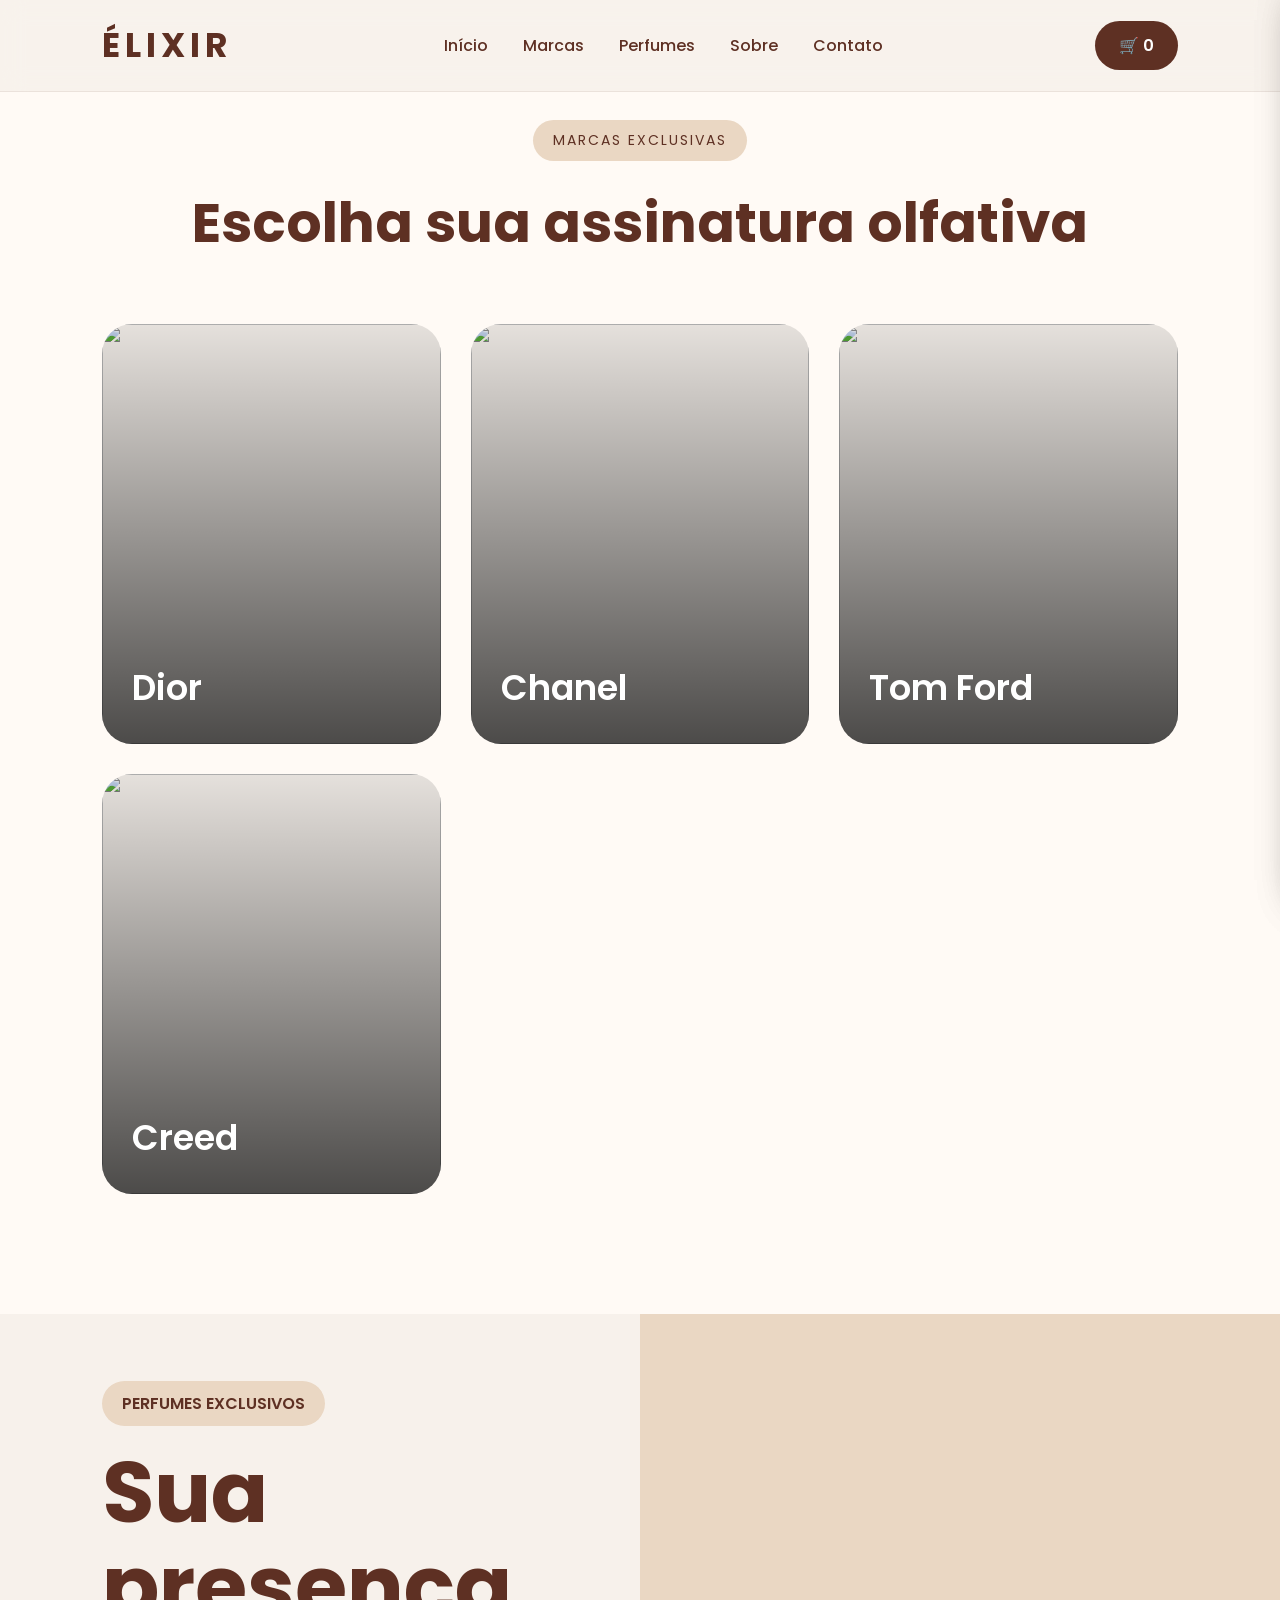
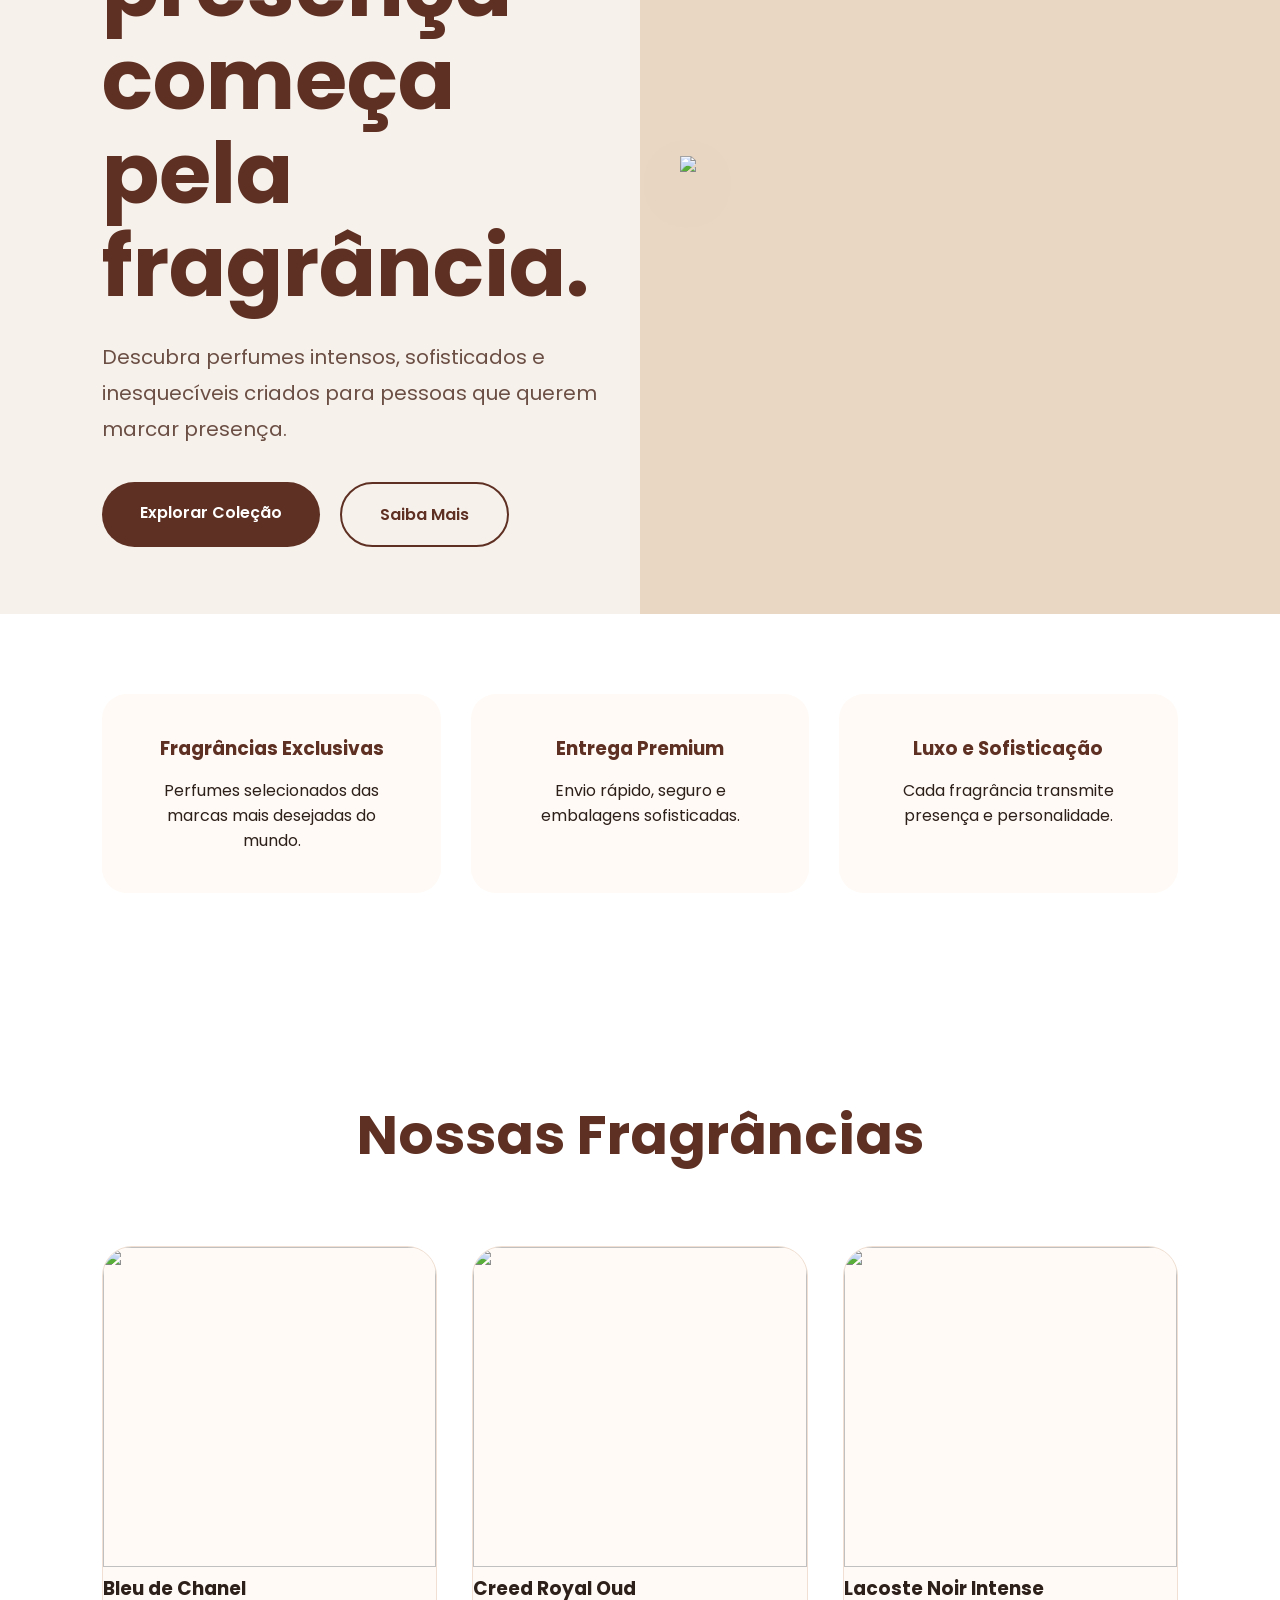
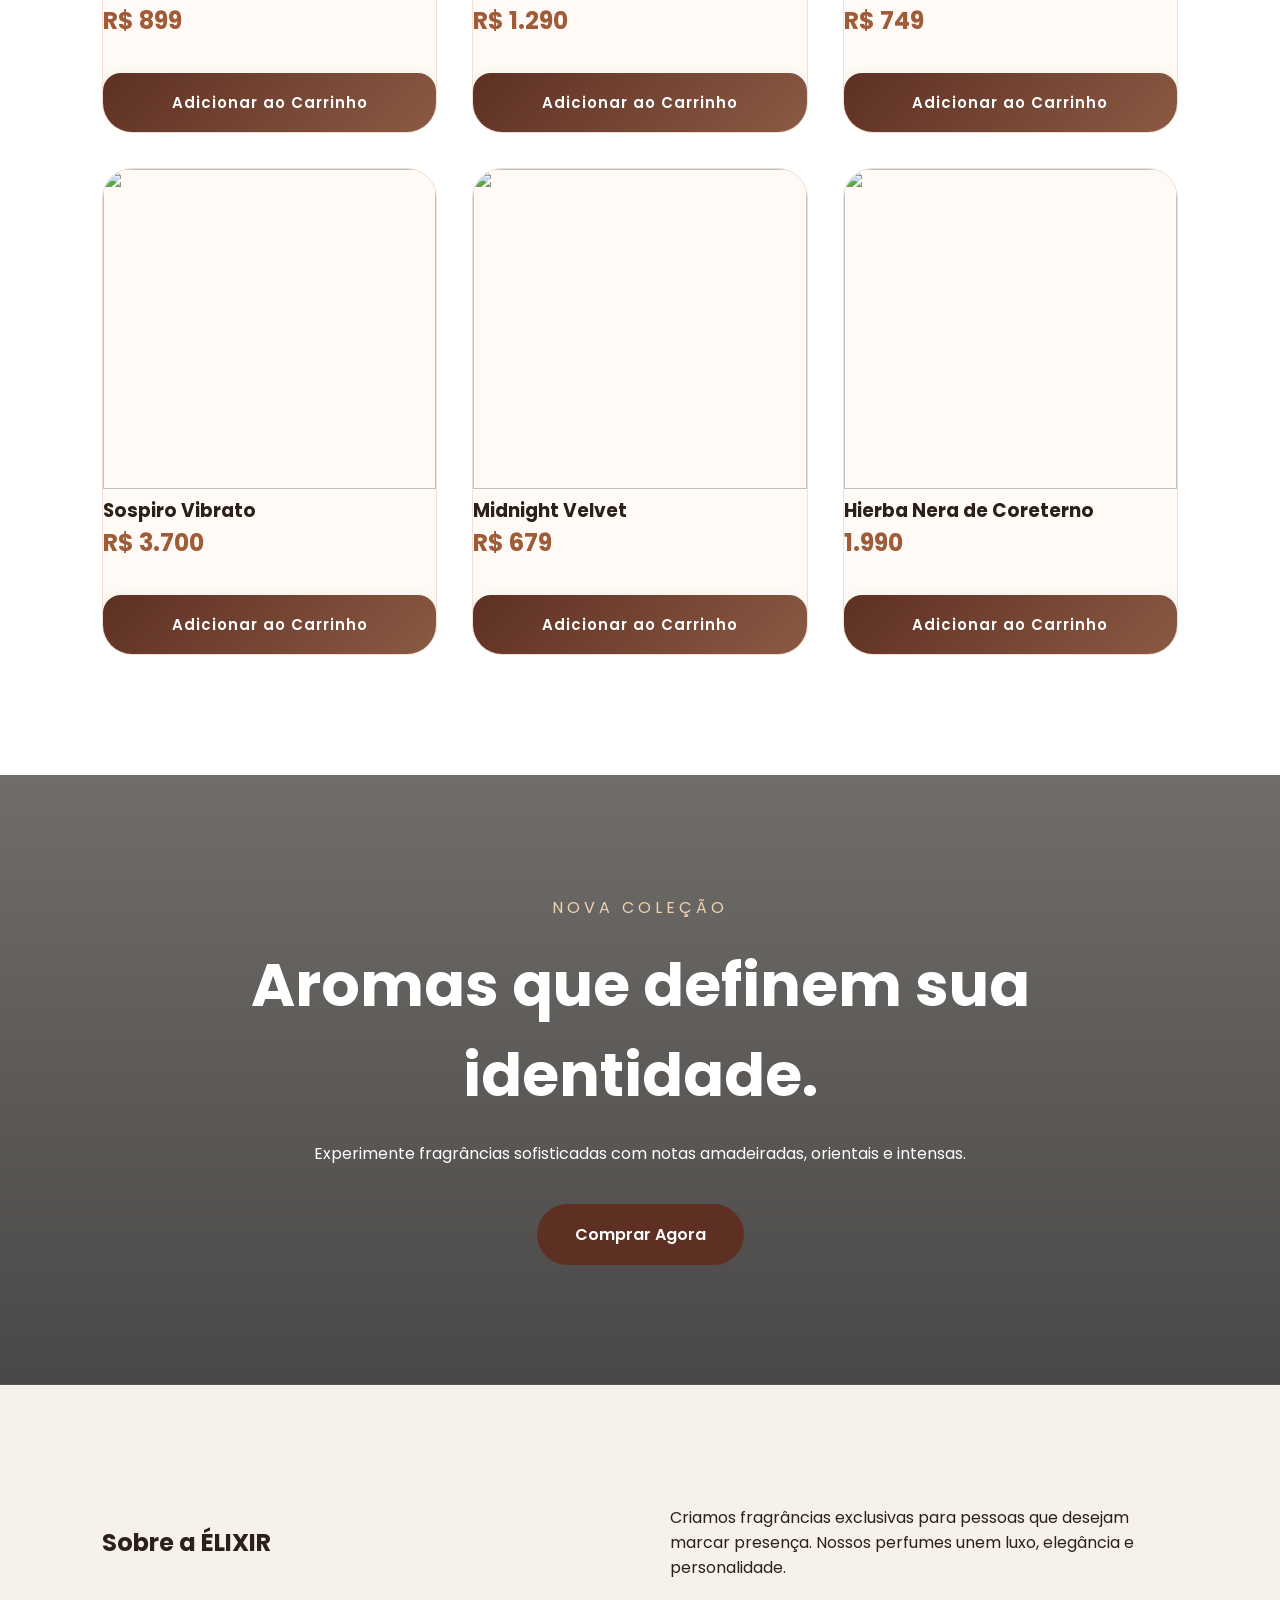
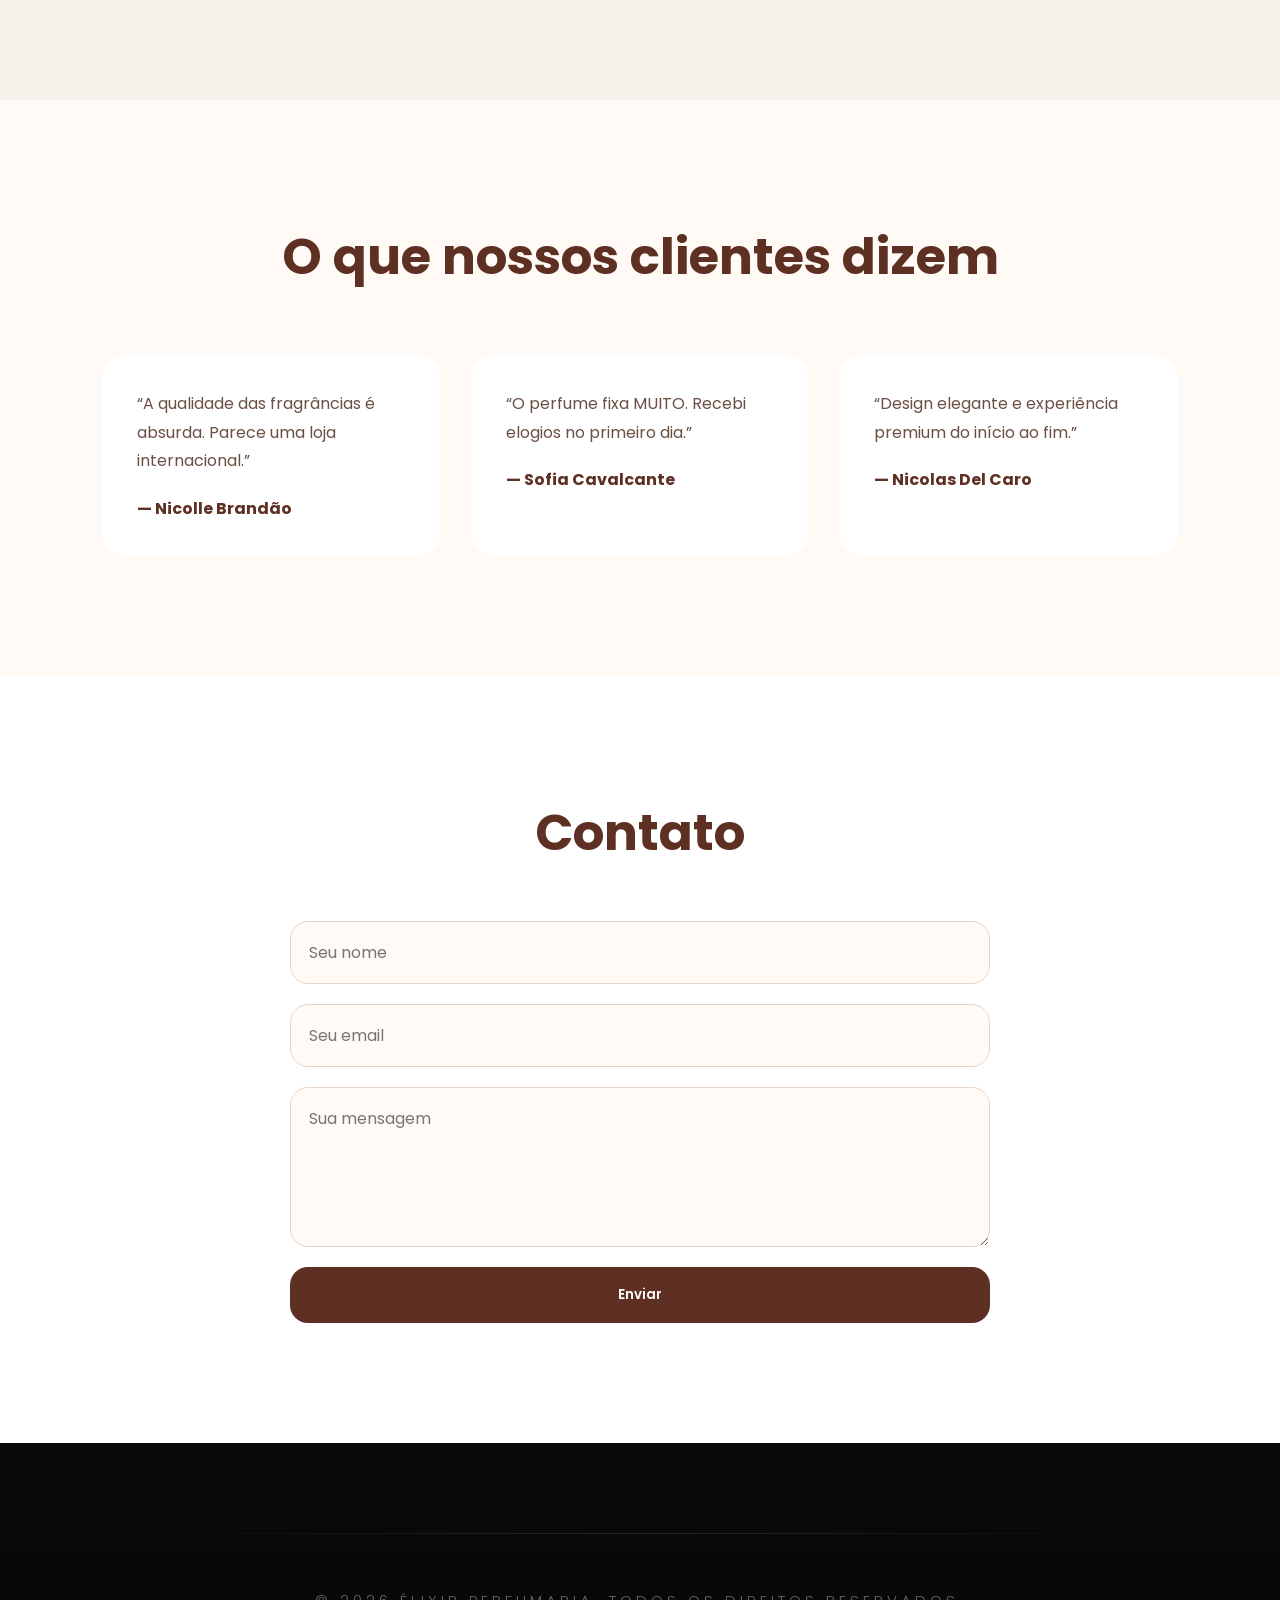
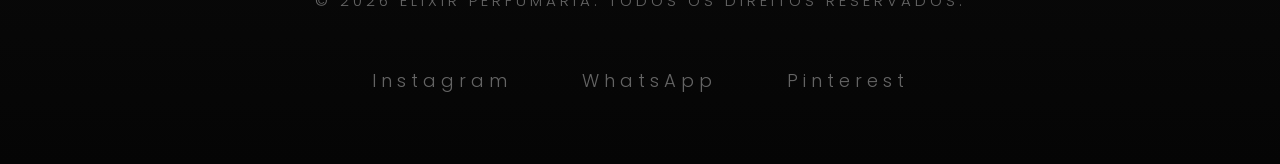
==== index.html @ 0b7aa76a ":construction: Commit Inicial" ====
<!DOCTYPE html>
<html lang="pt-BR">
<head>

  <meta charset="UTF-8">
  <meta name="viewport" content="width=device-width, initial-scale=1.0">

  <title>ÉLIXIR PARFUMS</title>

  <link rel="stylesheet" href="style.css">

  <link rel="preconnect" href="https://fonts.googleapis.com">
  <link href="https://fonts.googleapis.com/css2?family=Poppins:wght@300;400;500;600;700&display=swap" rel="stylesheet">

</head>
<body>

  <!-- HEADER -->

  <header>

    <div class="logo">
      ÉLIXIR
    </div>

   <nav>

  <a href="#home">Início</a>

  <a href="#brands">Marcas</a>

  <a href="#products">Perfumes</a>

  <a href="#about">Sobre</a>

  <a href="#contact">Contato</a>

</nav>

   <div class="cart-button" onclick="openCart()">

🛒

<span class="cart-count">
0
</span>

</div>

  </header>

  <!-- HERO -->
<!-- MARCAS -->

<section class="brands-section" id="brands">

  <div class="section-title">

    <span>MARCAS EXCLUSIVAS</span>

    <h2>Escolha sua assinatura olfativa</h2>

  </div>

  <div class="brands-grid">

    <!-- DIOR -->

    <div class="brand-card" onclick="window.location.href='dior.html'">

      <img src="https://img.lojasrenner.com.br/item/539110289/original/1.jpg">

      <div class="brand-overlay">

        <h3>Dior</h3>

      </div>

    </div>

    <!-- CHANEL -->

    <div class="brand-card" onclick="window.location.href='chanel.html'">

      <img src="https://images.unsplash.com/photo-1541643600914-78b084683601?q=80&w=1200&auto=format&fit=crop">

      <div class="brand-overlay">

        <h3>Chanel</h3>

      </div>

    </div>

    <!-- TOM FORD -->

    <div class="brand-card" onclick="window.location.href='tomford.html'">

      <img src="https://shopluxo.vtexassets.com/arquivos/ids/225805/PERFUME-TOM-FORD-FUCKING-FABULOUS-MASCULINO-EAU-DE-PARFUM-100ml.jpg?v=637940267588330000">

      <div class="brand-overlay">

        <h3>Tom Ford</h3>

      </div>

    </div>

    <!-- CREED -->

    <div class="brand-card" onclick="window.location.href='creed.html'">

      <img src="https://shopluxo.vtexassets.com/arquivos/ids/211201-650-auto/perfume-creed-aventus-eau-de-parfum-masculino-100ml.jpg?v=637296511749230000">

      <div class="brand-overlay">

        <h3>Creed</h3>

      </div>

    </div>

  </div>

  

</section>

  <section class="hero" id="home">

  <div class="hero-content">

    <span class="mini-title">
      PERFUMES EXCLUSIVOS
    </span>

    <h1>
      Sua presença começa pela fragrância.
    </h1>

    <p>
      Descubra perfumes intensos, sofisticados e inesquecíveis
      criados para pessoas que querem marcar presença.
    </p>

    <div class="hero-buttons">

      <a href="#products" class="btn">
        Explorar Coleção
      </a>

      <a href="#about" class="btn-outline">
        Saiba Mais
      </a>

    </div>

  </div>

  <div class="hero-image">

    <img src="https://i.pinimg.com/736x/9b/2a/0d/9b2a0d3edc0be557dab11f5facd752a6.jpg">

  </div>

</section>
<!-- BENEFÍCIOS -->

<section class="benefits-section">

  <div class="benefit-card">

    <h3>Fragrâncias Exclusivas</h3>

    <p>
      Perfumes selecionados das marcas mais desejadas do mundo.
    </p>

  </div>

  <div class="benefit-card">

    <h3>Entrega Premium</h3>

    <p>
      Envio rápido, seguro e embalagens sofisticadas.
    </p>

  </div>

  <div class="benefit-card">

    <h3>Luxo e Sofisticação</h3>

    <p>
      Cada fragrância transmite presença e personalidade.
    </p>

  </div>

</section>

  <!-- PRODUTOS -->

  <section class="products-section" id="products">

    <h2>Nossas Fragrâncias</h2>

    <div class="products-grid">

      <!-- PRODUTO 1 -->

      <div class="product-card">

        <img src="https://cdn.awsli.com.br/300x300/25/25674/produto/45169911/369d419074.jpg">

        <h3>Bleu de Chanel</h3>

        <p class="price">
          R$ 899
        </p>

       <button onclick="addToCart(
'Bleu de Chanel',
899,
'https://cdn.awsli.com.br/300x300/25/25674/produto/45169911/369d419074.jpg'
)">
Adicionar ao Carrinho
</button>
      </div>

      <!-- PRODUTO 2 -->

      <div class="product-card">

        <img src="https://www.creedperfume.com.au/cdn/shop/files/royaloud100mlpdp_800x.png?v=1739488865">

        <h3>Creed Royal Oud</h3>

        <p class="price">
          R$ 1.290
        </p>
<button onclick="addToCart(
'Creed Royal Oud',
1290,
'https://www.creedperfume.com.au/cdn/shop/files/royaloud100mlpdp_800x.png?v=1739488865'
)">
Adicionar ao Carrinho
</button>

      </div>

      <!-- PRODUTO 3 -->

      <div class="product-card">

        <img src="https://i5.walmartimages.com/asr/b01f0675-7507-4d5e-b90a-a9acad0276f4.56137a370ca3a2163051c6ea8d4f5c6f.jpeg?odnHeight=612&odnWidth=612&odnBg=FFFFFF">

        <h3>Lacoste Noir Intense</h3>

        <p class="price">
          R$ 749
        </p>

       <button onclick="addToCart(
'Lacoste Noir Intense',
749,
'https://i5.walmartimages.com/asr/b01f0675-7507-4d5e-b90a-a9acad0276f4.56137a370ca3a2163051c6ea8d4f5c6f.jpeg?odnHeight=612&odnWidth=612&odnBg=FFFFFF'
)">
Adicionar ao Carrinho
</button>

      </div>

      <!-- PRODUTO 4 -->

      <div class="product-card">

        <img src="https://http2.mlstatic.com/D_NQ_NP_918010-MLU78194386337_082024-O.webp">

        <h3>Sospiro Vibrato</h3>

        <p class="price">
          R$ 3.700
        </p>

        <button onclick="addToCart(
'Sospiro Vibrato',
3700,
'https://http2.mlstatic.com/D_NQ_NP_918010-MLU78194386337_082024-O.webp'
)">
Adicionar ao Carrinho
</button>

      </div>

      <!-- PRODUTO 5 -->

      <div class="product-card">

        <img src="https://jeanmarcparis.com/cdn/shop/files/jean-marc-paris-midnight-velvet-men-cologne-fragrance-eau-de-toilette-100ml-bottle-carton_530x@2x.jpg?v=1767667947">

        <h3>Midnight Velvet</h3>

        <p class="price">
          R$ 679
        </p>

       <button onclick="addToCart(
'Midnight Velvet',
679,
'https://jeanmarcparis.com/cdn/shop/files/jean-marc-paris-midnight-velvet-men-cologne-fragrance-eau-de-toilette-100ml-bottle-carton_530x@2x.jpg?v=1767667947'
)">
Adicionar ao Carrinho
</button>
      </div>

      <!-- PRODUTO 6 -->

      <div class="product-card">

        <img src="https://lorenalaing.com/cdn/shop/products/EDP02_EaudeParfum_Hierba-Nera_03_900x.png?v=1752509647">

        <h3>Hierba Nera de Coreterno</h3>

        <p class="price">
          1.990
        </p>

       <button onclick="addToCart(
'Hierba Nera de Coreterno',
1990,
'https://lorenalaing.com/cdn/shop/products/EDP02_EaudeParfum_Hierba-Nera_03_900x.png?v=1752509647'
)">
Adicionar ao Carrinho
</button>

      </div>

    </div>

  </section>

  <!-- BANNER -->

<section class="lux-banner">

  <div class="banner-content">

    <span>NOVA COLEÇÃO</span>

    <h2>
      Aromas que definem sua identidade.
    </h2>

    <p>
      Experimente fragrâncias sofisticadas com notas amadeiradas,
      orientais e intensas.
    </p>

    <a href="#products" class="btn">
      Comprar Agora
    </a>

  </div>

</section>

  <!-- SOBRE -->

  <section class="about-section" id="about">

    <h2>Sobre a ÉLIXIR</h2>

    <p>
      Criamos fragrâncias exclusivas para pessoas que desejam marcar presença.
      Nossos perfumes unem luxo, elegância e personalidade.
    </p>

  </section>
<!-- DEPOIMENTOS -->

<section class="testimonials-section">

  <h2>O que nossos clientes dizem</h2>

  <div class="testimonials-grid">

    <div class="testimonial-card">

      <p>
        “A qualidade das fragrâncias é absurda. Parece uma loja internacional.”
      </p>

      <h4>— Nicolle Brandão</h4>

    </div>

    <div class="testimonial-card">

      <p>
        “O perfume fixa MUITO. Recebi elogios no primeiro dia.”
      </p>

      <h4>— Sofia Cavalcante</h4>

    </div>

    <div class="testimonial-card">

      <p>
        “Design elegante e experiência premium do início ao fim.”
      </p>

      <h4>— Nicolas Del Caro</h4>

    </div>

  </div>

</section>
  <!-- CONTATO -->

  <section class="contact-section" id="contact">

    <h2>Contato</h2>

    <form id="contact-form">

      <input type="text" placeholder="Seu nome" required>

      <input type="email" placeholder="Seu email" required>

      <textarea placeholder="Sua mensagem"></textarea>

      <button type="submit">
        Enviar
      </button>

    </form>

  </section>

  <!-- CARRINHO -->

  <div class="cart-sidebar" id="cart-sidebar">

    <div class="cart-top">

      <h2>Carrinho</h2>

      <span onclick="closeCart()">
        ✖
      </span>

    </div>

    <div id="cart-items"></div>

    <div class="cart-bottom">

      <h3 id="cart-total">
        Total: R$ 0
      </h3>

      <button class="finish-button">
        Finalizar Compra
      </button>

    </div>

  </div>

<script src="script.js"></script>

<!-- MINI CART OVERLAY -->

<div class="cart-overlay" id="cartOverlay"></div>

<!-- MINI CART -->

<div class="side-cart" id="sideCart">

    <div class="cart-header">

        <h2>Seu Carrinho</h2>

        <button onclick="closeCart()">
            ✕
        </button>

    </div>

    <div class="cart-items"></div>

    <div class="cart-footer">

        <h3>
            Total:
            <span class="cart-total">
                R$ 0
            </span>
        </h3>

        <a href="checkout.html">

            <button class="checkout-button">
                Finalizar Compra
            </button>

        </a>

    </div>

</div>
<!-- TOAST -->

<div class="toast" id="toast">

    <div class="toast-content">

        <span class="toast-icon">
            ✓
        </span>

        <div>

            <h4>
                Produto adicionado
            </h4>

            <p id="toastText">
                Perfume adicionado ao carrinho
            </p>

        </div>

    </div>

</div>
<!-- OVERLAY -->

<div class="cart-overlay" id="cartOverlay"></div>

<!-- MINI CART -->

<div class="side-cart" id="sideCart">

    <div class="cart-header">

        <h2>Seu Carrinho</h2>

        <button onclick="closeCart()">
            ✕
        </button>

    </div>

    <div class="cart-items"></div>

    <div class="cart-footer">

        <h3>
            Total:
            <span class="cart-total">
                R$ 0
            </span>
        </h3>

        <a href="checkout.html">

            <button class="checkout-button">
                Finalizar Compra
            </button>

        </a>

    </div>

</div>

<!-- TOAST -->

<div class="toast" id="toast">

    <div class="toast-content">

        <span class="toast-icon">
            ✓
        </span>

        <div>

            <h4>
                Produto adicionado
            </h4>

            <p id="toastText">
                Perfume adicionado ao carrinho
            </p>

        </div>

    </div>

</div>
<!-- FOOTER PREMIUM -->

<footer class="luxury-footer">

    <div class="footer-line"></div>

    <p class="footer-copy">

        © 2026 ÉLIXIR PERFUMARIA.
        Todos os direitos reservados.

    </p>

    <div class="footer-links">

        <a href="#">
            Instagram
        </a>

        <a href="#">
            WhatsApp
        </a>

        <a href="#">
            Pinterest
        </a>

    </div>

</footer>

<script src="script.js"></script>
</body>
</html>
---- style.css ----
*{
  margin:0;
  padding:0;
  box-sizing:border-box;
  font-family:'Poppins',sans-serif;
}

body{
  background:#f7f1eb;
  color:#2d1f1a;
  overflow-x:hidden;
}

html{
  scroll-behavior:smooth;
}


header{

  position:sticky;

top:0;

z-index:999;

backdrop-filter:blur(18px);

  width:100%;

  padding:20px 8%;

  display:flex;
  justify-content:space-between;
  align-items:center;

  position:fixed;

  top:0;
  left:0;

  z-index:9999;

  background:
  rgba(247,241,235,0.82);

  backdrop-filter:blur(12px);

  border-bottom:
  1px solid rgba(94,48,35,0.08);

  transition:0.3s;

}

.logo{

  font-size:34px;

  font-weight:700;

  color:#5e3023;

  letter-spacing:5px;

}

nav{
  display:flex;
  gap:35px;
}

nav a{

  text-decoration:none;

  color:#5e3023;

  font-weight:500;

  transition:0.3s;

  position:relative;

}

nav a::after{

  content:'';

  width:0%;

  height:2px;

  background:#c08552;

  position:absolute;

  left:0;
  bottom:-5px;

  transition:0.3s;

}

nav a:hover::after{
  width:100%;
}

.cart-button{

  background:#5e3023;

  color:white;

  padding:12px 24px;

  border-radius:50px;

  cursor:pointer;

  font-weight:600;

  transition:0.3s;

}

.cart-button:hover{

  transform:translateY(-3px);

  background:#7a4a37;

}

/* HERO */

.hero{

  min-height:100vh;

  display:grid;

  grid-template-columns:1fr 1fr;

  align-items:center;

  padding:0 8%;

  background:
  linear-gradient(to right,#f7f1eb 50%,#ead7c3 50%);

}

.hero-content h1{

  font-size:85px;

  line-height:1.1;

  color:#5e3023;

  margin-bottom:25px;

}

.hero-content p{

  font-size:20px;

  color:#6b4f45;

  margin-bottom:35px;

  max-width:500px;

  line-height:1.8;

}

.btn{

  display:inline-block;

  padding:18px 38px;

  background:#5e3023;

  color:white;

  text-decoration:none;

  border-radius:50px;

  font-weight:600;

  transition:0.3s;

}

.btn:hover{

  transform:translateY(-4px);

  background:#7a4a37;

}

.hero-image{

  display:flex;
  justify-content:center;
}

.hero-image img{

  width:85%;

  max-width:500px;

  filter:drop-shadow(0 20px 30px rgba(0,0,0,0.15));

}

/* PRODUTOS */

.products-section{

  padding:120px 8%;

  background:white;

}

.products-section h2{

  font-size:55px;

  text-align:center;

  margin-bottom:70px;

  color:#5e3023;

}

.products-grid{

  display:grid;

  grid-template-columns:repeat(auto-fit,minmax(280px,1fr));

  gap:35px;

}

.product-card{

  background:#fffaf5;

  border-radius:30px;

  overflow:hidden;

  transition:0.4s;

  border:1px solid #f0dfd2;

}

.product-card:hover{

    transform:
    translateY(-5px);

}

.product-card:active{

    transform:
    scale(0.98);

}

.product-card img{

  width:100%;

  height:320px;

  object-fit:cover;

}

.product-info{

  padding:25px;

}

.product-info h3{

  font-size:24px;

  margin-bottom:10px;

}

.price{

  color:#a05c38;

  font-size:24px;

  font-weight:700;

  margin-bottom:20px;

}


/* ABOUT */

.about-section{

  padding:120px 8%;

  display:grid;

  grid-template-columns:1fr 1fr;

  gap:60px;

  align-items:center;

  background:#f7f1eb;

}

.about-image img{

  width:100%;

  border-radius:30px;

}

.about-content h2{

  font-size:50px;

  color:#5e3023;

  margin-bottom:25px;

}

.about-content p{

  line-height:2;

  color:#6b4f45;

}

/* CONTACT */

.contact-section{

  padding:120px 8%;

  background:white;

}

.contact-section h2{

  text-align:center;

  font-size:50px;

  color:#5e3023;

  margin-bottom:50px;

}

form{

  max-width:700px;

  margin:auto;

  display:flex;

  flex-direction:column;

  gap:20px;

}

input,
textarea{

  padding:18px;

  border-radius:18px;

  border:1px solid #e6d4c8;

  background:#fffaf5;

  font-size:16px;

  outline:none;

}

textarea{
  height:160px;
}

form button{

  padding:18px;

  border:none;

  border-radius:18px;

  background:#5e3023;

  color:white;

  font-weight:600;

  cursor:pointer;

  transition:0.3s;

}

form button:hover{
  background:#7a4a37;
}

/* CARRINHO */

.cart-sidebar{

  position:fixed;

  top:0;
  right:-450px;

  width:420px;
  height:100%;

  background:white;

  padding:30px;

  transition:
right 0.45s cubic-bezier(0.22,1,0.36,1);

  z-index:2000;

  box-shadow:-10px 0 30px rgba(0,0,0,0.08);

  display:flex;

  flex-direction:column;

}

.cart-sidebar.active{
  right:0;
}

.cart-top{

  display:flex;

  justify-content:space-between;

  align-items:center;

  margin-bottom:30px;

}

.cart-top h2{
  color:#5e3023;
}

.cart-top span{

  cursor:pointer;

  font-size:26px;

}

#cart-items{

  flex:1;

  overflow-y:auto;

}

.cart-item{

  background:#fffaf5;

  padding:18px;

  border-radius:20px;

  margin-bottom:15px;

}

.quantity{

  display:flex;

  align-items:center;

  gap:10px;

  margin-top:15px;

}

.quantity button{

  width:30px;
  height:30px;

  border:none;

  border-radius:8px;

  background:#5e3023;

  color:white;

  cursor:pointer;

}

.remove{

  width:100%;

  margin-top:15px;

  padding:12px;

  border:none;

  border-radius:12px;

  background:#d9534f;

  color:white;

  cursor:pointer;

}

.finish-button{

  width:100%;

  padding:18px;

  border:none;

  border-radius:18px;

  background:#5e3023;

  color:white;

  font-weight:700;

  cursor:pointer;

  margin-top:20px;

}

/* RESPONSIVO */

@media(max-width:950px){

  .hero,
  .about-section{

    grid-template-columns:1fr;

    text-align:center;

  }

  .hero-image{
    margin-top:50px;
  }

}

@media(max-width:768px){

  nav{
    display:none;
  }

  .hero-content h1{
    font-size:55px;
  }

  .products-section h2,
  .about-content h2,
  .contact-section h2{
    font-size:38px;
  }

  .cart-sidebar{
    width:100%;
  }

}
/* HERO EXTRA */

.mini-title{

  display:inline-block;

  margin-bottom:20px;

  background:#ead7c3;

  padding:10px 20px;

  border-radius:30px;

  color:#5e3023;

  font-weight:600;

}

.hero-buttons{
  display:flex;
  gap:20px;
  margin-top:30px;
}

.btn-outline{

  display:inline-block;

  padding:18px 38px;

  border:2px solid #5e3023;

  color:#5e3023;

  text-decoration:none;

  border-radius:50px;

  font-weight:600;

  transition:0.3s;

}

.btn-outline:hover{

  background:#5e3023;

  color:white;

}

/* BENEFITS */

.benefits-section{

  padding:80px 8%;

  display:grid;

  grid-template-columns:repeat(auto-fit,minmax(250px,1fr));

  gap:30px;

  background:white;

}

.benefit-card{

  background:#fffaf5;

  padding:40px;

  border-radius:25px;

  text-align:center;

  transition:0.3s;

}

.benefit-card:hover{

  transform:translateY(-8px);

  box-shadow:0 15px 25px rgba(0,0,0,0.08);

}

.benefit-card h3{

  color:#5e3023;

  margin-bottom:15px;

}

/* BANNER */

.lux-banner{

  padding:120px 8%;

  background:
  linear-gradient(rgba(0,0,0,0.55),rgba(0,0,0,0.7)),
  url('https://i.pinimg.com/736x/d1/99/a6/d199a69bae44e057a4c7e9e31ead503f.jpg');

  background-size:cover;

  background-position:center;

  text-align:center;

  color:white;

}

.banner-content span{

  color:#f0d2b0;

  letter-spacing:4px;

}

.banner-content h2{

  font-size:60px;

  margin:20px 0;

}

.banner-content p{

  max-width:700px;

  margin:auto;

  line-height:1.8;

  margin-bottom:35px;

}

/* TESTIMONIALS */

.testimonials-section{

  padding:120px 8%;

  background:#fffaf5;

}

.testimonials-section h2{

  text-align:center;

  font-size:50px;

  color:#5e3023;

  margin-bottom:60px;

}

.testimonials-grid{

  display:grid;

  grid-template-columns:repeat(auto-fit,minmax(280px,1fr));

  gap:30px;

}

.testimonial-card{

  background:white;

  padding:35px;

  border-radius:25px;

  transition:0.3s;

}

.testimonial-card:hover{

  transform:translateY(-8px);

  box-shadow:0 15px 25px rgba(0,0,0,0.08);

}

.testimonial-card p{

  line-height:1.8;

  color:#6b4f45;

  margin-bottom:20px;

}

.testimonial-card h4{

  color:#5e3023;

}
/* BOTÃO ADICIONAR */

.product-card button{

  width:100%;

  padding:18px;

  margin-top:15px;

  border:none;

  border-radius:18px;

  background:
  linear-gradient(135deg,#5e3023,#8a5a44);

  color:white;

  font-size:15px;

  font-weight:600;

  letter-spacing:1px;

  cursor:pointer;

  position:relative;

  overflow:hidden;

  transition:
  transform 0.3s ease,
  box-shadow 0.3s ease,
  background 0.3s ease;

  box-shadow:
  0 10px 20px rgba(94,48,35,0.18);

}

/* BRILHO */

.product-card button::before{

  content:"";

  position:absolute;

  top:0;
  left:-120%;

  width:80%;
  height:100%;

  background:
  linear-gradient(
    120deg,
    transparent,
    rgba(255,255,255,0.25),
    transparent
  );

  transform:skewX(-25deg);

  transition:0.7s;

}

/* HOVER */

.product-card button:hover{

  transform:translateY(-4px);

  background:
  linear-gradient(135deg,#7a4a37,#a06b53);

  box-shadow:
  0 18px 28px rgba(94,48,35,0.28);

}

/* ANIMAÇÃO */

.product-card button:hover::before{

  left:140%;

}

/* CLICK */

.product-card button:active{

  transform:scale(0.97);

}
/* SOMBRA AO ROLAR */

header.scrolled{

  padding:16px 8%;

  box-shadow:
  0 10px 25px rgba(0,0,0,0.06);

}/* TITULOS */

.section-title{

  text-align:center;

  margin-bottom:60px;

}

.section-title span{

  display:inline-block;

  background:#ead7c3;

  color:#5e3023;

  padding:10px 20px;

  border-radius:30px;

  margin-bottom:20px;

  font-size:14px;

  letter-spacing:2px;

}

.section-title h2{

  font-size:55px;

  color:#5e3023;

}

/* MARCAS */

.brands-section{

  padding:120px 8%;

  background:#fffaf5;

}

.brands-grid{

  display:grid;

  grid-template-columns:repeat(auto-fit,minmax(260px,1fr));

  gap:30px;

}

.brand-card{

  position:relative;

  height:420px;

  border-radius:30px;

  overflow:hidden;

  cursor:pointer;

  transition:0.4s;

}

.brand-card:hover{

  transform:translateY(-10px);

  box-shadow:0 20px 40px rgba(0,0,0,0.1);

}

.brand-card img{

  width:100%;
  height:100%;

  object-fit:cover;

  transition:0.5s;

}

.brand-card:hover img{

  transform:scale(1.08);

}

.brand-overlay{

  position:absolute;

  inset:0;

  background:
  linear-gradient(
    to top,
    rgba(0,0,0,0.7),
    rgba(0,0,0,0.1)
  );

  display:flex;

  align-items:flex-end;

  padding:30px;

}

.brand-overlay h3{

  color:white;

  font-size:35px;

  font-weight:600;

}

/* BRAND PRODUCTS */

.brand-products-section{

  padding:120px 8%;

  background:white;

}
/* ========================= */
/* MINI CART */
/* ========================= */

.side-cart{

  transition:
0.45s cubic-bezier(
0.22,
1,
0.36,
1
);

    position:fixed;

    top:0;
    right:-450px;

    width:420px;

    height:100vh;

    background:
    rgba(15,15,15,0.96);

    backdrop-filter:blur(20px);

    z-index:99999;

    padding:30px;

    transition:0.5s ease;

    display:flex;

    flex-direction:column;

    justify-content:space-between;

    box-shadow:
    -10px 0 40px rgba(0,0,0,0.25);

}

/* ABERTO */

.side-cart.active{

    right:0;

}

/* OVERLAY */

.cart-overlay{

    position:fixed;

    top:0;
    left:0;

    width:100%;
    height:100vh;

    background:
    rgba(0,0,0,0.45);

    backdrop-filter:blur(4px);

    opacity:0;

    visibility:hidden;

    transition:0.4s;

    z-index:99998;

}

.cart-overlay.active{

    opacity:1;

    visibility:visible;

}

/* HEADER */

.cart-header{

    display:flex;

    justify-content:space-between;

    align-items:center;

    margin-bottom:30px;

}

.cart-header h2{

    color:white;

    font-size:28px;

    font-weight:500;

}

.cart-header button{

    background:none;

    border:none;

    color:white;

    font-size:28px;

    cursor:pointer;

}

/* ITEMS */

.cart-items{

    flex:1;

    overflow-y:auto;

    display:flex;

    flex-direction:column;

    gap:20px;

    padding-right:8px;

}

/* ITEM */

.cart-item{

    display:flex;

    gap:18px;

    align-items:center;

    background:
    rgba(255,255,255,0.04);

    border:
    1px solid rgba(255,255,255,0.05);

    padding:15px;

    border-radius:20px;

}

/* IMG */

.cart-item img{

    width:90px;

    height:90px;

    object-fit:cover;

    border-radius:16px;

}

/* INFO */

.cart-info{

    flex:1;

}

.cart-info h3{

    color:white;

    font-size:18px;

    margin-bottom:8px;

}

.cart-info p{

    color:
    rgb(180,180,180);

    margin-bottom:8px;

}

.cart-info span{

    color:
    rgb(212,186,154);

    font-weight:600;

}

/* REMOVE */

.cart-item button{

    width:35px;
    height:35px;

    border-radius:50%;

    border:none;

    background:
    rgba(255,255,255,0.08);

    color:white;

    cursor:pointer;

    transition:0.3s;

}

.cart-item button:hover{

    background:
    rgb(180,50,50);

}

/* FOOTER */

.cart-footer{

    padding-top:25px;

    border-top:
    1px solid rgba(255,255,255,0.08);

}

.cart-footer h3{

    color:white;

    margin-bottom:20px;

    font-size:24px;

}

/* CHECKOUT */

.checkout-button{

    width:100%;

    padding:18px;

    border:none;

    border-radius:18px;

    background:
    linear-gradient(
        135deg,
        rgb(212,186,154),
        rgb(235,220,198)
    );

    color:black;

    font-size:15px;

    font-weight:600;

    cursor:pointer;

    transition:0.4s;

}

.checkout-button:hover{

    transform:translateY(-3px);

}

/* RESPONSIVO */

@media(max-width:500px){

    .side-cart{

        width:100%;

    }

}
/* ========================= */
/* TOAST NOTIFICATION */
/* ========================= */

.toast{

    position:fixed;

    top:30px;
    right:30px;

    width:360px;

    background:
    rgba(15,15,15,0.94);

    backdrop-filter:blur(18px);

    border:
    1px solid rgba(255,255,255,0.08);

    border-radius:24px;

    padding:20px;

    z-index:999999;

    transform:
    translateX(500px);

    opacity:0;

    transition:0.5s ease;

    box-shadow:
    0 20px 60px rgba(0,0,0,0.25);

}

/* ATIVO */

.toast.show{

    transform:
    translateX(0);

    opacity:1;

}

/* CONTENT */

.toast-content{

    display:flex;

    align-items:center;

    gap:18px;

}

/* ICON */

.toast-icon{

    width:50px;
    height:50px;

    border-radius:50%;

    display:flex;

    justify-content:center;

    align-items:center;

    background:
    linear-gradient(
        135deg,
        rgb(212,186,154),
        rgb(235,220,198)
    );

    color:black;

    font-size:22px;

    font-weight:700;

    flex-shrink:0;

}

/* TITLE */

.toast h4{

    color:white;

    font-size:17px;

    margin-bottom:5px;

}

/* TEXT */

.toast p{

    color:
    rgb(190,190,190);

    font-size:14px;

    line-height:1.5;

}
/* ========================= */
/* MOBILE PREMIUM */
/* ========================= */

@media(max-width:768px){

    /* BODY */

    body{

        overflow-x:hidden;

    }

    /* HEADER */

    header{

        padding:16px 20px;

        backdrop-filter:blur(18px);

        background:
        rgba(10,10,10,0.72);

        border-bottom:
        1px solid rgba(255,255,255,0.05);

    }

    /* LOGO */

    .logo{

        font-size:24px;

        letter-spacing:3px;

    }

    /* HERO */

    .hero{

        padding:
        140px 25px 90px;

        text-align:center;

    }

    .hero h1{

        font-size:42px;

        line-height:1.1;

    }

    .hero p{

        font-size:15px;

        margin-top:20px;

        line-height:1.8;

    }

    /* PRODUTOS */

    .products{

        grid-template-columns:1fr;

        gap:28px;

        padding:30px 20px 120px;

    }

    /* CARD */

    .product-card{ 
      
      transition:
0.4s ease;

        border-radius:28px;

        padding:22px;

        background:
        rgba(255,255,255,0.82);

        box-shadow:
        0 15px 40px rgba(0,0,0,0.06);

    }

    .product-card:active{

    transform:
    scale(0.98);

}

    /* IMG */

    .product-card img{

        height:320px;

        object-fit:cover;

        border-radius:22px;

    }

    /* TITULO */

    .product-card h3{

        font-size:24px;

        margin-top:18px;

    }

    /* PREÇO */

    .product-card span{

        font-size:22px;

    }

    /* BOTÃO */

    .product-card button{

        height:58px;

        border-radius:18px;

        font-size:15px;

        margin-top:18px;

    }

    /* CARRINHO */

    .side-cart{

        width:100%;

        right:-100%;

        border-radius:
        30px 30px 0 0;

        top:auto;

        bottom:0;

        height:88vh;

        padding:30px 24px;

    }

    .side-cart.active{

        right:0;

    }

    /* ITENS */

    .cart-item{

        gap:15px;

        padding:18px;

        border-radius:20px;

    }

    /* IMG CARRINHO */

    .cart-item img{

        width:85px;

        height:85px;

    }

    /* CHECKOUT */

    .checkout-button{

        height:58px;

        border-radius:18px;

        font-size:16px;

    }

    /* TOAST */

    .toast{

        left:50%;

        transform:
        translateX(-50%);

        width:90%;

        bottom:30px;

        border-radius:20px;

    }

}
/* ========================= */
/* CINEMATIC TRANSITIONS */
/* ========================= */

body{

    animation:
    pageFade 1s ease;

}

/* ENTRADA */

@keyframes pageFade{

    from{

        opacity:0;

        transform:
        scale(1.02);

        filter:
        blur(10px);

    }

    to{

        opacity:1;

        transform:
        scale(1);

        filter:
        blur(0);

    }

}

/* SAÍDA */

.page-transition{

    animation:
    pageExit 0.7s ease forwards;

}

@keyframes pageExit{

    from{

        opacity:1;

        transform:
        scale(1);

        filter:
        blur(0);

    }

    to{

        opacity:0;

        transform:
        scale(0.98);

        filter:
        blur(12px);

    }

}

/* LINKS */

a{

    transition:
    0.3s ease;

}
/* ========================= */
/* FOOTER PREMIUM */
/* ========================= */

.luxury-footer{

    width:100%;

    padding:
    90px 20px 70px;

    background:
    linear-gradient(
        to bottom,
        rgb(10,10,10),
        rgb(5,5,5)
    );

    text-align:center;

    position:relative;

    overflow:hidden;

}

/* LINHA */

.footer-line{

    width:82%;

    height:1px;

    margin:0 auto 55px;

    background:
    linear-gradient(
        90deg,
        transparent,
        rgba(255,255,255,0.12),
        transparent
    );

}

/* COPYRIGHT */

.footer-copy{

    color:
    rgba(255,255,255,0.38);

    font-size:15px;

    letter-spacing:4px;

    font-weight:300;

    margin-bottom:55px;

    text-transform:uppercase;

}

/* LINKS */

.footer-links{

    display:flex;

    justify-content:center;

    gap:70px;

    flex-wrap:wrap;

}

/* LINKS INDIVIDUAIS */

.footer-links a{

    color:
    rgba(255,255,255,0.38);

    text-decoration:none;

    font-size:18px;

    letter-spacing:5px;

    font-weight:300;

    transition:0.4s ease;

    position:relative;

}

/* HOVER */

.footer-links a:hover{

    color:
    rgb(225,205,185);

    transform:
    translateY(-3px);

    letter-spacing:6px;

}

/* EFEITO LINHA */

.footer-links a::after{

    content:"";

    position:absolute;

    left:0;

    bottom:-10px;

    width:0%;

    height:1px;

    background:
    rgba(225,205,185,0.8);

    transition:0.4s ease;

}

.footer-links a:hover::after{

    width:100%;

}

/* MOBILE */

@media(max-width:768px){

    .luxury-footer{

        padding:
        70px 20px 50px;

    }

    .footer-copy{

        font-size:12px;

        line-height:2;

        letter-spacing:2px;

    }

    .footer-links{

        gap:30px;

    }

    .footer-links a{

        font-size:15px;

        letter-spacing:3px;

    }

}
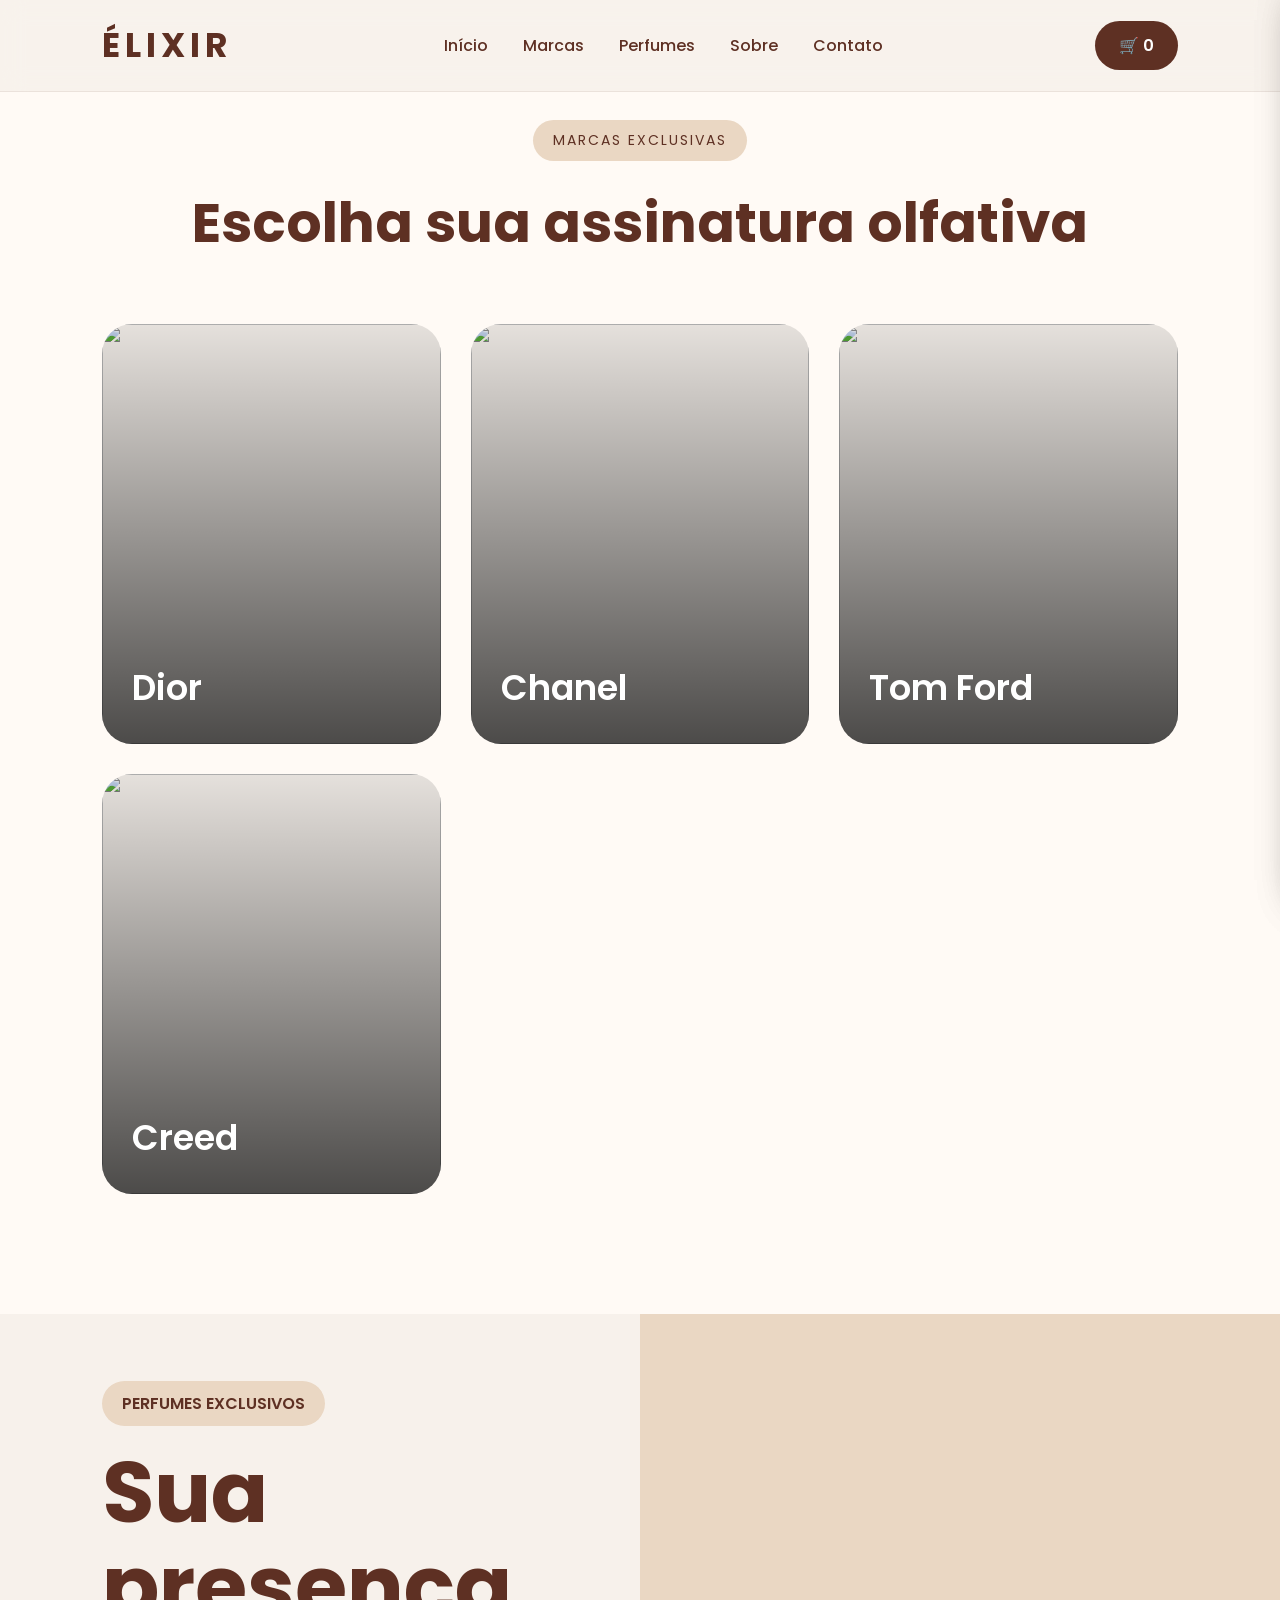
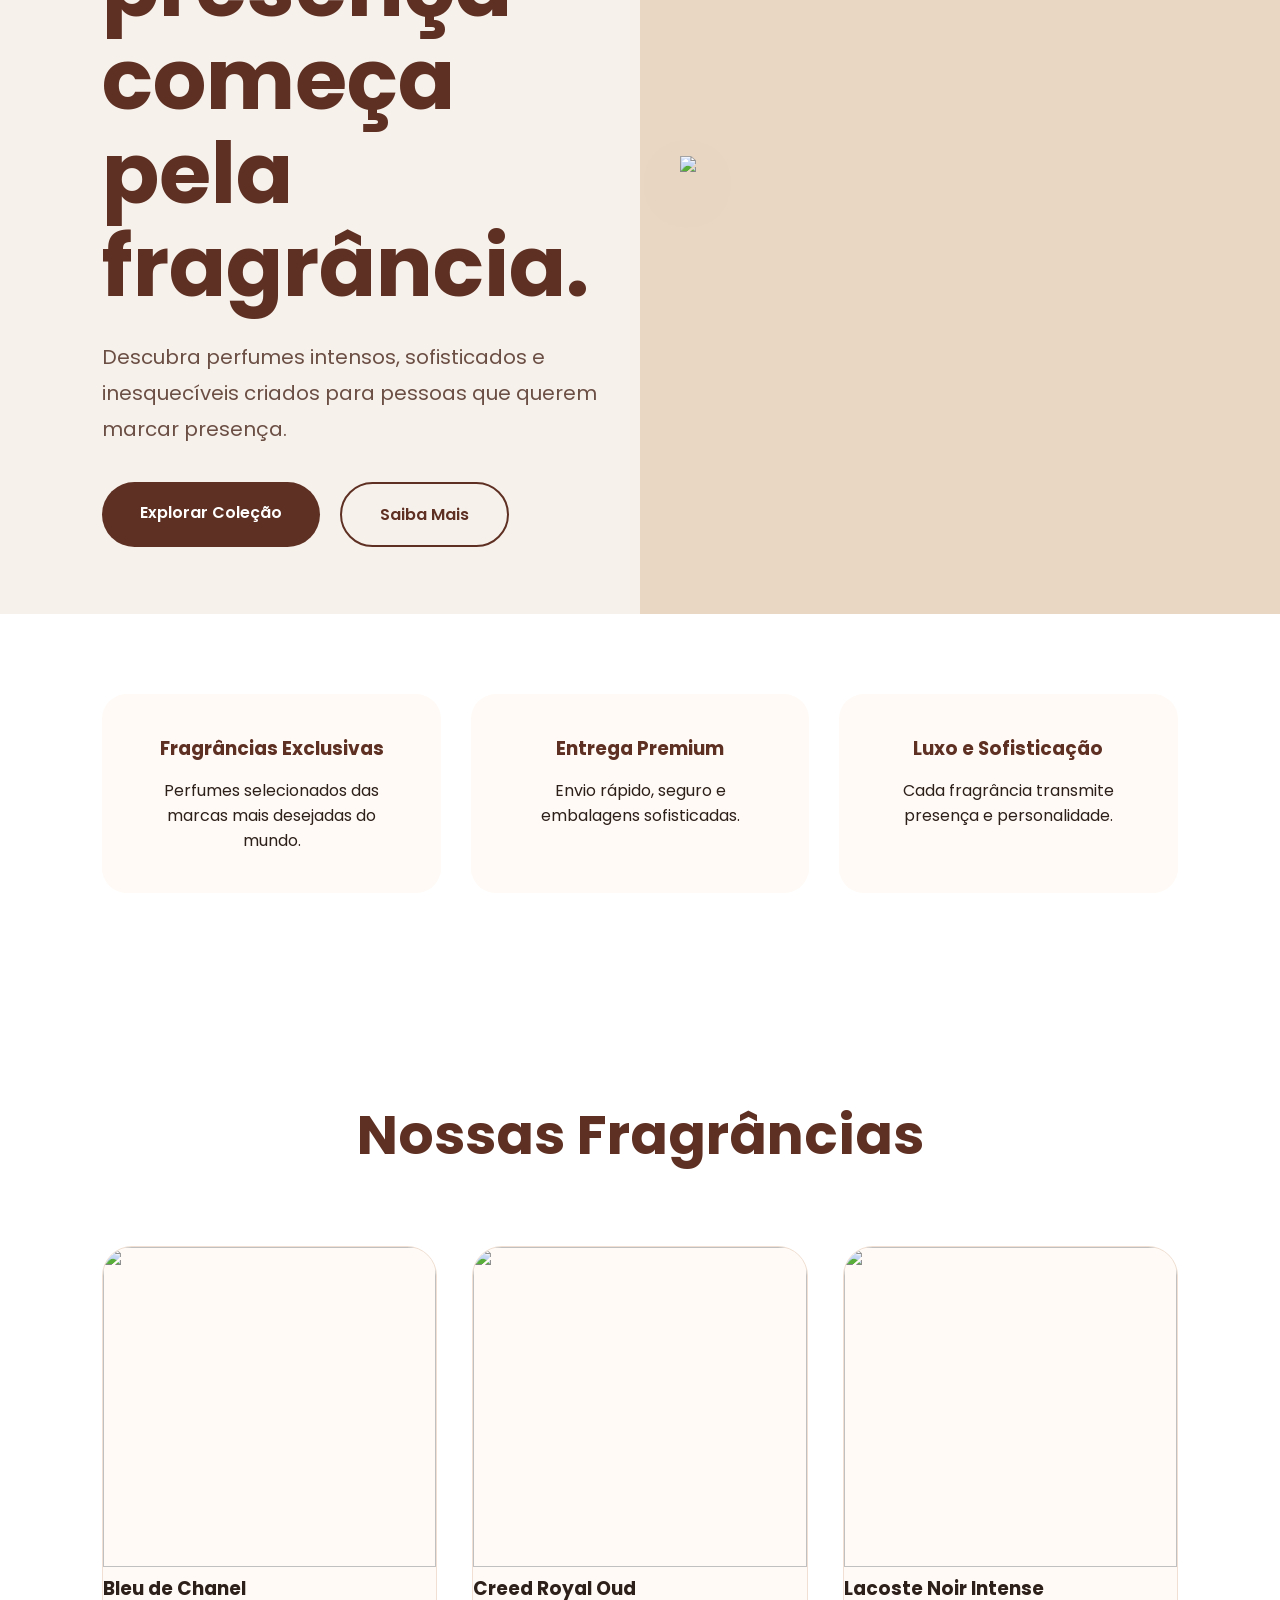
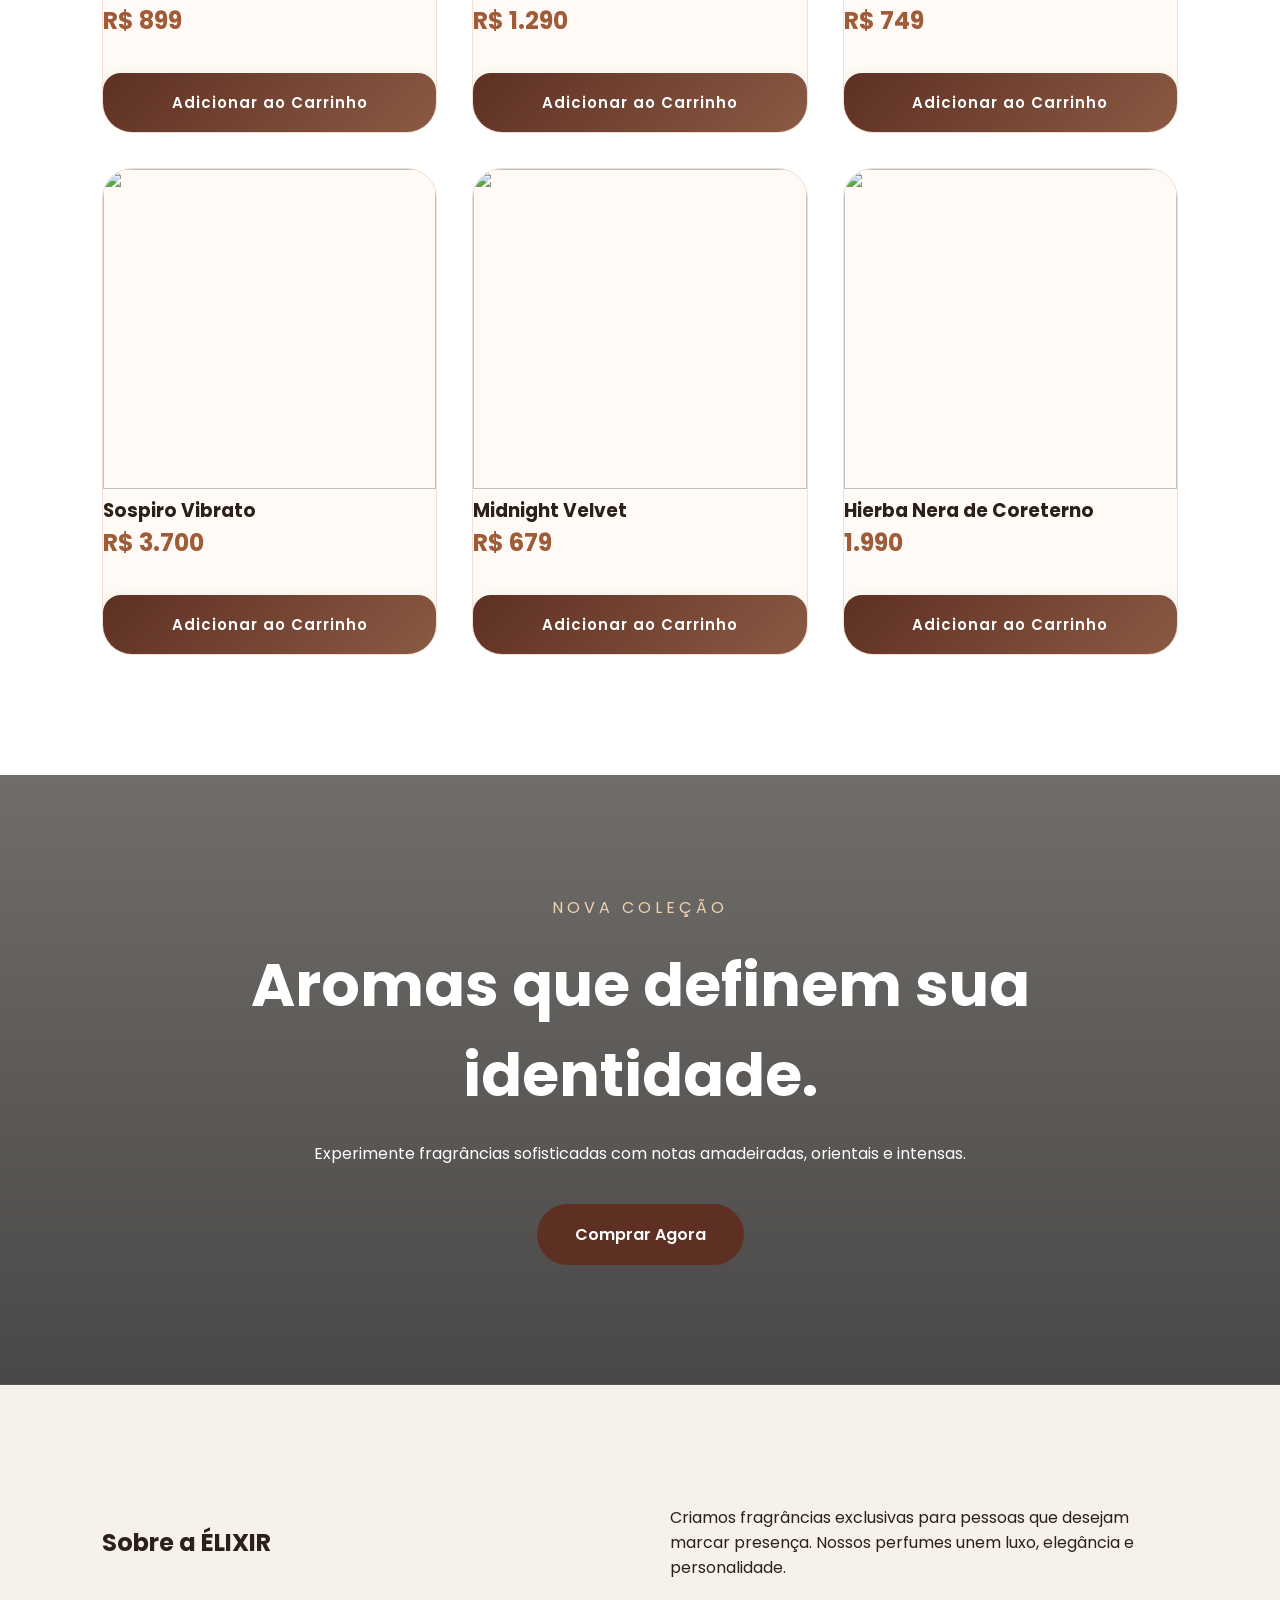
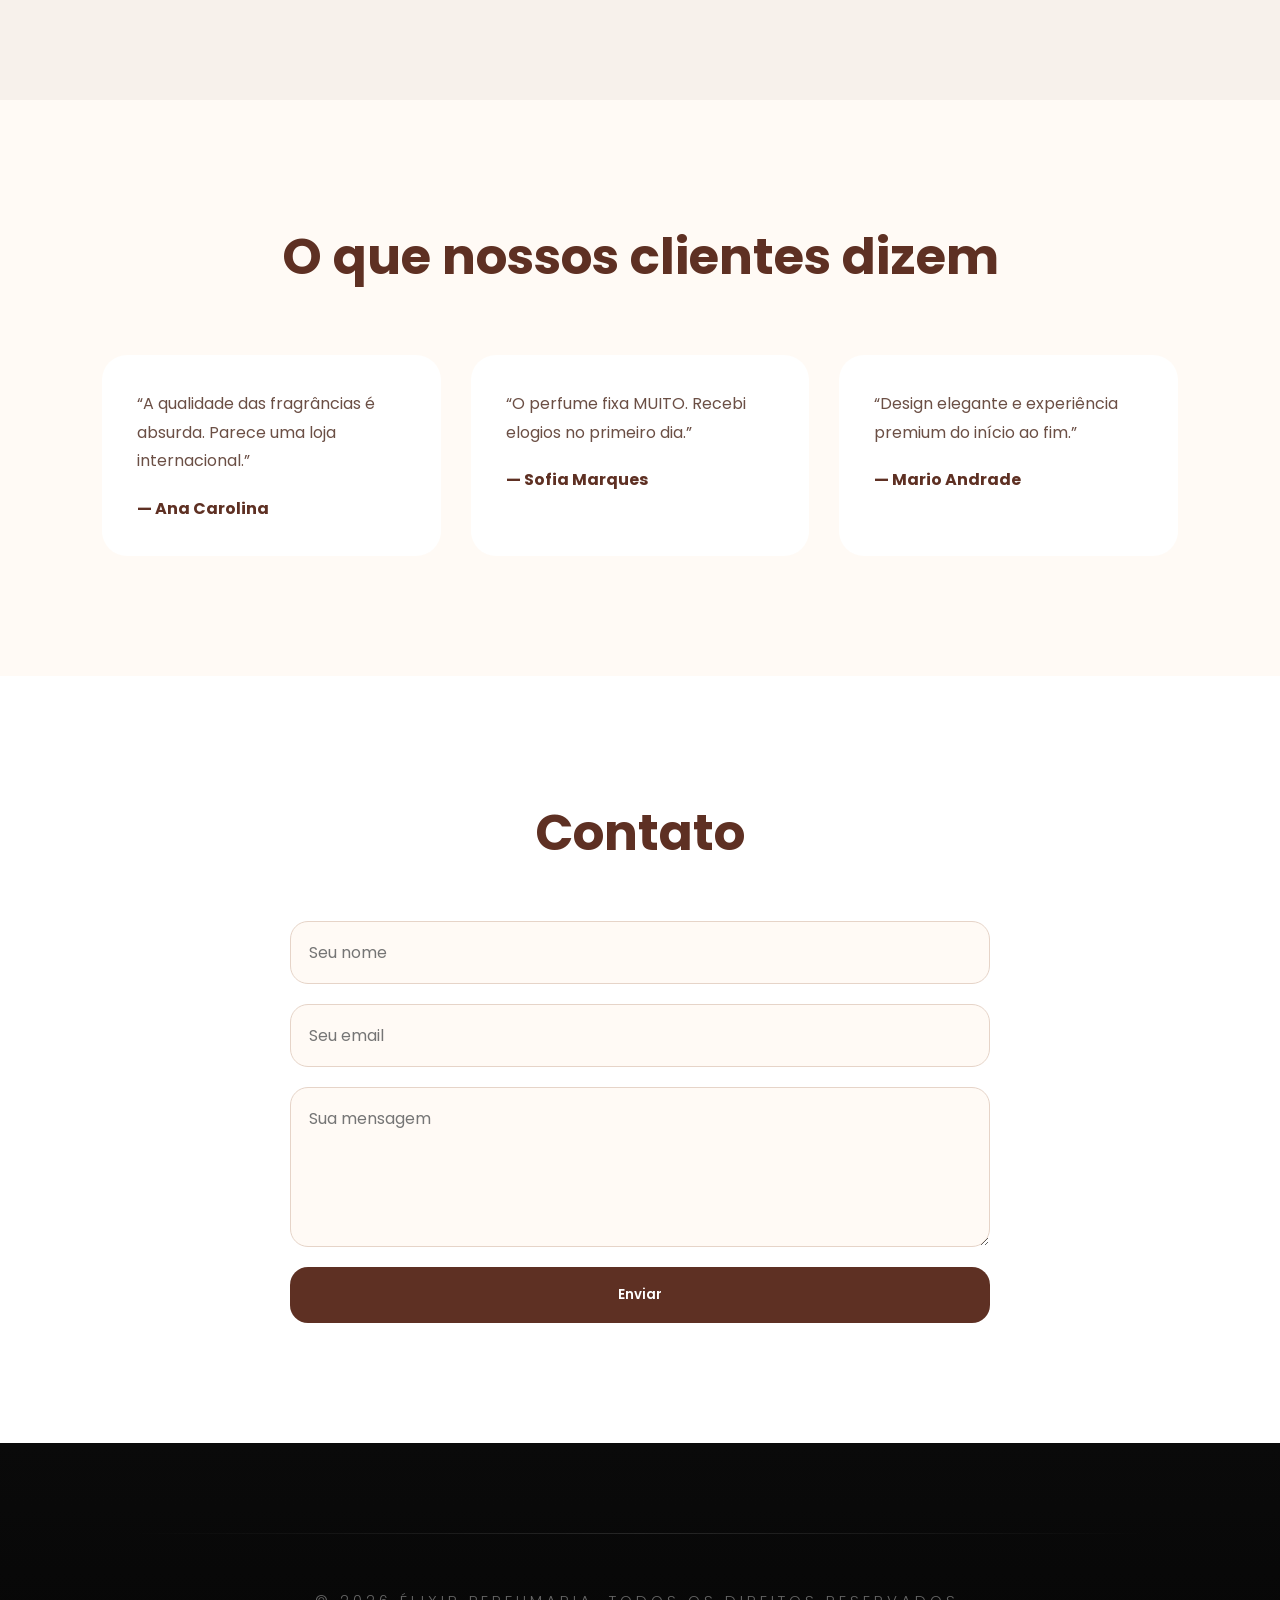
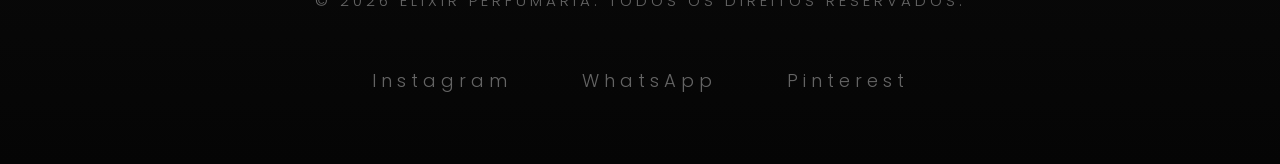
==== commit 1a8048f2: "Update testimonials with new names" ====
--- a/index.html
+++ b/index.html
@@ -392,7 +392,7 @@
         “A qualidade das fragrâncias é absurda. Parece uma loja internacional.”
       </p>
 
-      <h4>— Nicolle Brandão</h4>
+      <h4>— Ana Carolina</h4>
 
     </div>
 
@@ -402,7 +402,7 @@
         “O perfume fixa MUITO. Recebi elogios no primeiro dia.”
       </p>
 
-      <h4>— Sofia Cavalcante</h4>
+      <h4>— Sofia Marques</h4>
 
     </div>
 
@@ -412,7 +412,7 @@
         “Design elegante e experiência premium do início ao fim.”
       </p>
 
-      <h4>— Nicolas Del Caro</h4>
+      <h4>— Mario Andrade</h4>
 
     </div>
 
@@ -637,4 +637,4 @@
 
 <script src="script.js"></script>
 </body>
-</html>+</html>
